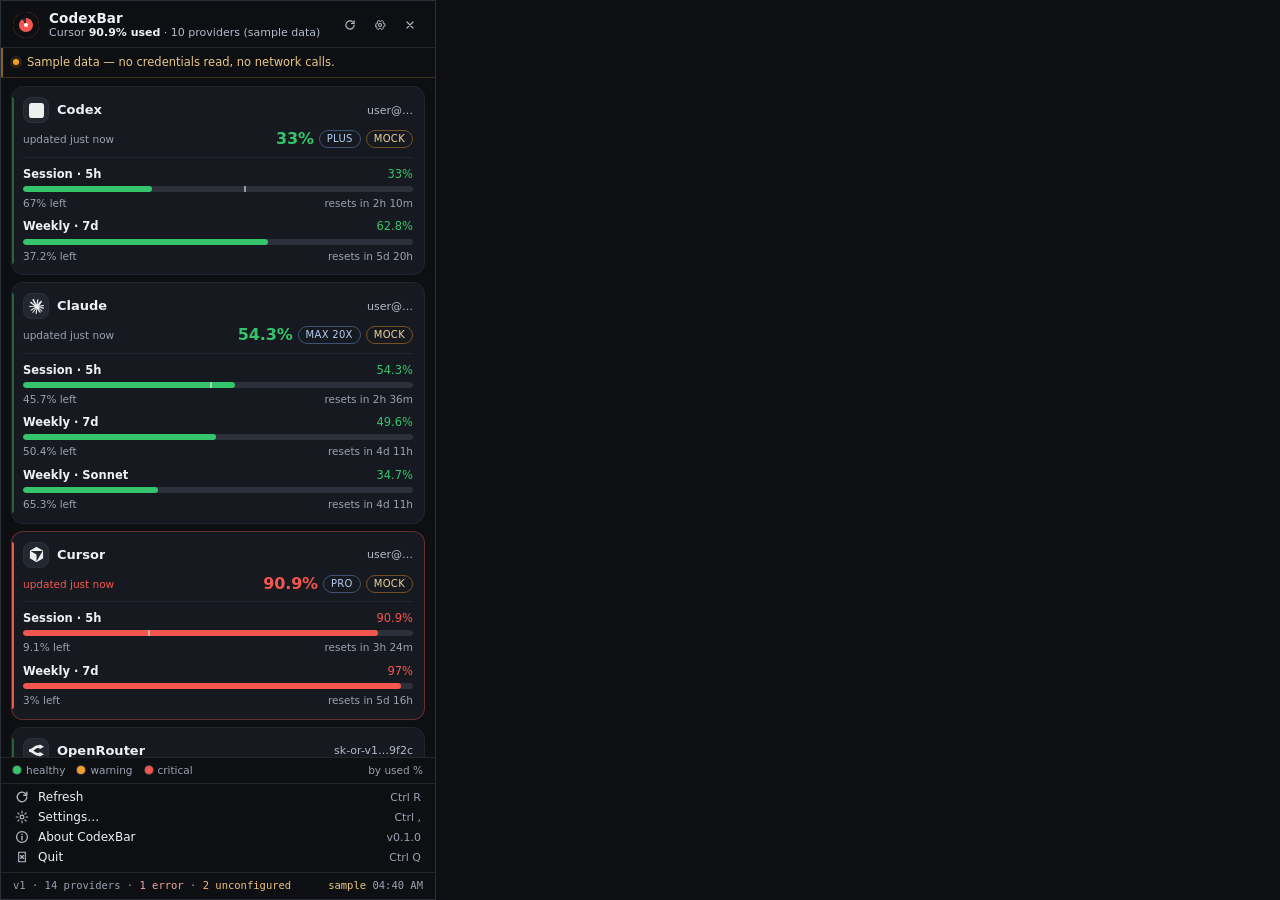
==== ui/index.html @ 94832ef2 "CodexBar for Windows: tray app for AI provider usage limits (Rust + Tauri port of CodexBar)" ====
<!DOCTYPE html>
<html lang="en" data-theme="dark">
<head>
  <meta charset="utf-8" />
  <meta name="viewport" content="width=device-width, initial-scale=1" />
  <title>CodexBar</title>
  <link rel="stylesheet" href="styles.css" />
</head>
<body class="popover-page">
  <div class="popover" id="popover">
    <header class="titlebar" data-tauri-drag-region>
      <div class="brand" data-tauri-drag-region>
        <span class="brand-mark" id="brandMark" aria-hidden="true"></span>
        <div class="brand-text" data-tauri-drag-region>
          <strong>CodexBar</strong>
          <span class="brand-sub" id="brandSub">loading…</span>
        </div>
      </div>
      <div class="titlebar-actions">
        <button class="icon-btn" id="btnRefresh" title="Refresh now (R)" aria-label="Refresh now">
          <svg viewBox="0 0 16 16" width="14" height="14" aria-hidden="true">
            <path d="M13.5 8a5.5 5.5 0 1 1-1.6-3.9M13.5 2.5V6H10"
                  fill="none" stroke="currentColor" stroke-width="1.5"
                  stroke-linecap="round" stroke-linejoin="round"/>
          </svg>
        </button>
        <button class="icon-btn" id="btnSettings" title="Settings… (S)" aria-label="Settings">
          <svg viewBox="0 0 16 16" width="14" height="14" aria-hidden="true">
            <path d="M8 10a2 2 0 1 0 0-4 2 2 0 0 0 0 4Z" fill="none" stroke="currentColor" stroke-width="1.5"/>
            <path d="M2.6 9.8a5.6 5.6 0 0 1 0-3.6l1.5.3.9-1.5-1-1.2a5.6 5.6 0 0 1 3.1-1.8l.6 1.4h1.6l.6-1.4a5.6 5.6 0 0 1 3.1 1.8l-1 1.2.9 1.5 1.5-.3a5.6 5.6 0 0 1 0 3.6l-1.5-.3-.9 1.5 1 1.2a5.6 5.6 0 0 1-3.1 1.8l-.6-1.4H6.7l-.6 1.4a5.6 5.6 0 0 1-3.1-1.8l1-1.2-.9-1.5-1.5.3Z"
                  fill="none" stroke="currentColor" stroke-width="1.2" stroke-linejoin="round"/>
          </svg>
        </button>
        <button class="icon-btn" id="btnClose" title="Close (Esc)" aria-label="Close">
          <svg viewBox="0 0 16 16" width="14" height="14" aria-hidden="true">
            <path d="M4 4l8 8M12 4l-8 8" fill="none" stroke="currentColor"
                  stroke-width="1.5" stroke-linecap="round"/>
          </svg>
        </button>
      </div>
    </header>

    <div class="mode-banner" id="modeBanner" role="status">
      <span class="dot" aria-hidden="true"></span>
      <span id="modeText">Sample data — no credentials read, no network calls.</span>
    </div>

    <main class="cards" id="cards" aria-live="polite">
      <p class="placeholder">Loading providers…</p>
    </main>

    <div class="cards-foot" id="cardsFoot">
      <span class="legend" id="legend"></span>
    </div>

    <nav class="footer-actions" aria-label="CodexBar commands">
      <button class="cmd" id="cmdRefresh" type="button">
        <span class="cmd-icon" aria-hidden="true">
          <svg viewBox="0 0 16 16" width="14" height="14">
            <path d="M13.5 8a5.5 5.5 0 1 1-1.6-3.9M13.5 2.5V6H10" fill="none"
                  stroke="currentColor" stroke-width="1.5" stroke-linecap="round" stroke-linejoin="round"/>
          </svg>
        </span>
        <span class="cmd-label">Refresh</span>
        <span class="cmd-key">Ctrl R</span>
      </button>
      <button class="cmd" id="cmdSettings" type="button">
        <span class="cmd-icon" aria-hidden="true">
          <svg viewBox="0 0 16 16" width="14" height="14">
            <circle cx="8" cy="8" r="2.1" fill="none" stroke="currentColor" stroke-width="1.4"/>
            <path d="M8 1.4v2M8 12.6v2M1.4 8h2M12.6 8h2M3.3 3.3l1.4 1.4M11.3 11.3l1.4 1.4M12.7 3.3l-1.4 1.4M4.7 11.3l-1.4 1.4"
                  fill="none" stroke="currentColor" stroke-width="1.3" stroke-linecap="round"/>
          </svg>
        </span>
        <span class="cmd-label">Settings…</span>
        <span class="cmd-key">Ctrl ,</span>
      </button>
      <button class="cmd" id="cmdAbout" type="button">
        <span class="cmd-icon" aria-hidden="true">
          <svg viewBox="0 0 16 16" width="14" height="14">
            <circle cx="8" cy="8" r="6.2" fill="none" stroke="currentColor" stroke-width="1.4"/>
            <path d="M8 7.2v4" fill="none" stroke="currentColor" stroke-width="1.5" stroke-linecap="round"/>
            <circle cx="8" cy="4.9" r="0.9" fill="currentColor"/>
          </svg>
        </span>
        <span class="cmd-label">About CodexBar</span>
        <span class="cmd-key" id="aboutVersion">v0.1.0</span>
      </button>
      <button class="cmd" id="cmdQuit" type="button">
        <span class="cmd-icon" aria-hidden="true">
          <svg viewBox="0 0 16 16" width="14" height="14">
            <path d="M4.2 2.6h7.6v10.8H4.2z" fill="none" stroke="currentColor" stroke-width="1.3" stroke-linejoin="round"/>
            <path d="M6.3 6.3l3.4 3.4M9.7 6.3l-3.4 3.4" fill="none" stroke="currentColor" stroke-width="1.3" stroke-linecap="round"/>
          </svg>
        </span>
        <span class="cmd-label">Quit</span>
        <span class="cmd-key">Ctrl Q</span>
      </button>
    </nav>

    <footer class="statusbar">
      <span id="footLeft">schema v1</span>
      <span id="footRight">—</span>
    </footer>
  </div>

  <div class="toast" id="toast" role="status" hidden></div>

  <script src="mock.js"></script>
  <script src="format.js"></script>
  <script src="render.js"></script>
  <script src="app.js"></script>
</body>
</html>
---- ui/styles.css ----
/* CodexBar for Windows — shared styling for the popover + settings window.
 *
 * Visual language follows the macOS app (repo/docs/ui.md + docs/screenshots):
 * one card per provider, a bold lane label, a severity-coloured bar, a used/left
 * pair and a reset countdown, plus a native-looking command list at the foot.
 *
 * Contrast rule for this file: secondary text never goes below ~4.6:1 against
 * the surface it sits on, and is never "fixed" with an opaque plate behind it —
 * hierarchy comes from size, weight and hue, not from black boxes.
 */

:root {
  /* surfaces */
  --bg: #0d0f13;
  --surface: #16191f;
  --surface-2: #1b1f27;
  --surface-3: #23272f;
  --surface-4: #2b303a;
  --border: #2a303a;
  --border-soft: #21252d;

  /* text — three deliberate steps, each ≥ 4.5:1 on its own surface.
     Ratios below are measured against --surface (#16191f); the secondary
     steps were raised after a review found the small uppercase pills and the
     header/legend labels sitting below the 4.5:1 floor. Hierarchy still comes
     from size + weight + hue, never from an opaque plate. */
  --text: #eef1f6;      /* 15.8:1 primary                       */
  --muted: #b4bcc9;     /*  9.2:1 labels, account, badge copy    */
  --dim: #99a2b1;       /*  6.8:1 countdowns, footers, hints     */

  /* accents */
  --accent: #6ea8fe;
  --accent-dim: #3d5b8a;
  --healthy: #35c46b;
  --warning: #f0a02a;
  --critical: #f2564f;
  --healthy-soft: rgba(53, 196, 107, 0.16);
  --warning-soft: rgba(240, 160, 42, 0.16);
  --critical-soft: rgba(242, 86, 79, 0.16);

  --radius-card: 12px;
  --radius-ctl: 8px;
  --font: ui-sans-serif, system-ui, "Segoe UI Variable Text", "Segoe UI", Roboto, Helvetica, Arial, sans-serif;
  --mono: ui-monospace, "Cascadia Mono", Consolas, "SF Mono", Menlo, monospace;
}

* { box-sizing: border-box; }

html, body {
  margin: 0;
  height: 100%;
  background: var(--bg);
  color: var(--text);
  font-family: var(--font);
  font-size: 13px;
  line-height: 1.4;
  -webkit-font-smoothing: antialiased;
}

body.popover-page { overflow: hidden; }

button { font-family: inherit; color: inherit; }

:focus-visible { outline: 2px solid var(--accent); outline-offset: 1px; }

/* =====================================================================
   POPOVER
   ===================================================================== */

.popover {
  display: flex;
  flex-direction: column;
  height: 100vh;
  /* The tray flyout is a fixed-width surface: 436x729 per CONTRACT/tauri.conf.
     Pinning the max-width (instead of leaning on 100vw) also makes the Edge
     headless evidence renders byte-accurate, because that Edge build always
     lays out at a 492 px minimum viewport and crops the capture to
     --window-size — a 100vw popover would lose its right 56 px. */
  width: 100%;
  max-width: 436px;
  border: 1px solid var(--border);
  background: var(--bg);
}

/* ---------- title bar ---------- */

.titlebar {
  display: flex;
  align-items: center;
  justify-content: space-between;
  gap: 8px;
  padding: 10px 12px 8px;
  border-bottom: 1px solid var(--border-soft);
  cursor: default;
  user-select: none;
  flex: 0 0 auto;
}

.brand { display: flex; align-items: center; gap: 10px; min-width: 0; }

.brand-mark {
  width: 26px;
  height: 26px;
  border-radius: 50%;
  background: conic-gradient(var(--healthy) 0turn 0.42turn, var(--surface-4) 0.42turn 1turn);
  box-shadow: inset 0 0 0 6px var(--bg);
  position: relative;
  flex: 0 0 auto;
}

.brand-mark::after {
  content: "";
  position: absolute;
  inset: 11px;
  border-radius: 50%;
  background: #fff;
}

.brand-text { display: flex; flex-direction: column; line-height: 1.15; min-width: 0; }
.brand-text strong { font-size: 13.5px; letter-spacing: 0.01em; }
.brand-sub {
  font-size: 11px;
  color: var(--muted);
  white-space: nowrap;
  overflow: hidden;
  text-overflow: ellipsis;
}
.brand-sub b { color: var(--text); font-weight: 600; }

.titlebar-actions { display: flex; gap: 4px; flex: 0 0 auto; }

.icon-btn {
  display: inline-flex;
  align-items: center;
  justify-content: center;
  width: 26px;
  height: 26px;
  border: 1px solid transparent;
  border-radius: 7px;
  background: transparent;
  color: var(--muted);
  cursor: pointer;
  transition: background 120ms ease, color 120ms ease, border-color 120ms ease;
}
.icon-btn:hover { background: var(--surface-2); color: var(--text); border-color: var(--border); }
.icon-btn:active { background: var(--surface-3); }
.icon-btn.spinning svg { animation: spin 700ms linear infinite; }

@keyframes spin { to { transform: rotate(360deg); } }

/* ---------- sample-data banner (no plate: a dot, a rule and brighter amber) */

.mode-banner {
  display: flex;
  align-items: center;
  gap: 8px;
  padding: 6px 12px 7px;
  font-size: 11.5px;
  color: #e8c986;
  border-bottom: 1px solid rgba(240, 160, 42, 0.22);
  box-shadow: inset 3px 0 0 -1px rgba(240, 160, 42, 0.55);
  flex: 0 0 auto;
}
.mode-banner[hidden] { display: none; }
.mode-banner .dot {
  width: 6px; height: 6px; border-radius: 50%;
  background: var(--warning);
  box-shadow: 0 0 0 3px rgba(240, 160, 42, 0.14);
  flex: 0 0 auto;
}
.mode-banner #modeText { overflow: hidden; text-overflow: ellipsis; white-space: nowrap; }
.mode-banner.is-live { color: var(--healthy); border-bottom-color: rgba(53, 196, 107, 0.22); }
.mode-banner.is-live .dot { background: var(--healthy); box-shadow: 0 0 0 3px var(--healthy-soft); }

/* ---------- cards ---------- */

.cards {
  flex: 1 1 auto;
  overflow-y: auto;
  padding: 8px 10px 4px;
  display: flex;
  flex-direction: column;
  gap: 7px;
  scrollbar-width: thin;
  scrollbar-color: #333a45 transparent;
}
.cards::-webkit-scrollbar { width: 10px; }
.cards::-webkit-scrollbar-thumb {
  background: #333a45; border-radius: 999px; border: 3px solid var(--bg);
}
.cards::-webkit-scrollbar-thumb:hover { background: #3d4552; }

.placeholder { color: var(--dim); text-align: center; margin-top: 24px; }

.card {
  background: var(--surface);
  border: 1px solid var(--border-soft);
  border-radius: var(--radius-card);
  padding: 10px 11px 11px;
  position: relative;
}

/* State is carried by a 2px left rail + border tint — never by a dark plate. */
.card::before {
  content: "";
  position: absolute;
  left: 0; top: 10px; bottom: 10px;
  width: 2px;
  border-radius: 0 2px 2px 0;
  background: transparent;
}
.card.state-healthy::before { background: rgba(53, 196, 107, 0.42); }
.card.state-warning,
.card.state-tokenExpired { border-color: rgba(240, 160, 42, 0.34); }
.card.state-warning::before,
.card.state-tokenExpired::before { background: var(--warning); }
.card.state-critical,
.card.state-error { border-color: rgba(242, 86, 79, 0.36); }
.card.state-critical::before,
.card.state-error::before { background: var(--critical); }
.card.state-stale,
.card.state-unconfigured,
.card.state-empty { border-color: var(--border); }
.card.state-stale::before,
.card.state-unconfigured::before,
.card.state-empty::before { background: var(--surface-4); }

.card-head { display: flex; align-items: center; gap: 8px; }

.card-name {
  font-size: 13px;
  font-weight: 600;
  flex: 0 1 auto;
  white-space: nowrap;
  overflow: hidden;
  text-overflow: ellipsis;
}

.card-account {
  margin-left: auto;
  min-width: 0;
  font-size: 11px;
  color: var(--muted);
  white-space: nowrap;
  overflow: hidden;
  text-overflow: ellipsis;
  text-align: right;
}

.logo-chip {
  width: 26px; height: 26px;
  border-radius: 8px;
  background: var(--surface-3);
  border: 1px solid var(--border);
  display: inline-flex; align-items: center; justify-content: center;
  flex: 0 0 auto;
  overflow: hidden;
  font-size: 12px;
  font-weight: 700;
  color: var(--muted);
}

/* Provider marks arrive from the macOS repo's docs/logos with mixed fills
   (copilot/cursor are near-black #1F2328, codex is pure white). Flattening them
   to a white silhouette is the only treatment that stays legible for all of them
   on a dark chip, and it mirrors CodexBar's own template-image convention. */
.logo-chip img {
  width: 15px; height: 15px;
  object-fit: contain; display: block;
  filter: brightness(0) invert(1);
  opacity: 0.92;
}

.card-meta {
  display: flex;
  align-items: center;
  gap: 8px;
  margin-top: 5px;
  padding-bottom: 6px;
  border-bottom: 1px solid var(--border-soft);
}
.card-updated {
  font-size: 10.5px;
  color: var(--dim);
  white-space: nowrap;
  overflow: hidden;
  text-overflow: ellipsis;
}
.card-updated.is-warning { color: var(--warning); }
.card-updated.is-critical { color: var(--critical); }

/* The badges sit in the meta row, centred on its single text line. `center`
   (not `baseline`) is what makes the pill land at the same offset on every
   card, whatever else the card's meta row happens to contain. */
.card-badges {
  margin-left: auto;
  display: flex;
  align-items: center;
  gap: 5px;
  flex: 0 0 auto;
  min-height: 18px;
}

.badge {
  font-size: 10px;
  line-height: 1;
  letter-spacing: 0.03em;
  text-transform: uppercase;
  padding: 3px 7px;
  border-radius: 999px;
  border: 1px solid var(--border);
  background: var(--surface-2);
  color: var(--muted);
  white-space: nowrap;
}
.badge.source-mock { color: #ecd39b; border-color: rgba(240, 160, 42, 0.42); background: transparent; }
/* One hue per fetch path so the badge is readable at a glance without a plate:
   sample data is amber (the warning that nothing was fetched), everything the
   app really read stays in the cool half of the palette. Every hue is ≥10:1 on
   the card surface — the pills were the worst offender in the contrast pass. */
.badge.source-oauth { color: #9fcaff; border-color: rgba(110, 168, 254, 0.45); background: transparent; }
.badge.source-apikey { color: #b3cdf0; border-color: #3d5474; background: transparent; }
.badge.source-web { color: #9ed7ca; border-color: rgba(72, 178, 152, 0.42); background: transparent; }
.badge.source-cli { color: #cebff0; border-color: rgba(160, 130, 220, 0.42); background: transparent; }
.badge.source-unknown { color: var(--dim); border-color: var(--border-soft); background: transparent; }
.badge.plan { color: #b3cdf0; border-color: #3d5474; background: transparent; }

.headline {
  font-variant-numeric: tabular-nums;
  font-size: 16px;
  font-weight: 650;
  letter-spacing: -0.01em;
}
.headline.healthy { color: var(--healthy); }
.headline.warning { color: var(--warning); }
.headline.critical { color: var(--critical); }

/* ---------- quota rows ---------- */

.rows { margin-top: 8px; display: flex; flex-direction: column; gap: 8px; }

.row { display: flex; flex-direction: column; gap: 4px; }

.row-top {
  display: flex;
  align-items: baseline;
  justify-content: space-between;
  gap: 8px;
}
.row-label { font-size: 11.5px; font-weight: 600; color: var(--text); }
.row-value { font-size: 11.5px; font-variant-numeric: tabular-nums; color: var(--text); }
.row-value.healthy { color: var(--healthy); }
.row-value.warning { color: var(--warning); }
.row-value.critical { color: var(--critical); }
.row-value.unknown { color: var(--dim); font-style: italic; }

.bar {
  position: relative;
  height: 6px;
  border-radius: 999px;
  background: var(--surface-4);
  overflow: hidden;
}
.bar-fill {
  position: absolute; inset: 0 auto 0 0;
  border-radius: 999px;
  background: var(--healthy);
  transition: width 320ms ease;
}
.bar-fill.healthy { background: var(--healthy); }
.bar-fill.warning { background: var(--warning); }
.bar-fill.critical { background: var(--critical); }
.bar-pace {
  position: absolute; top: -1px; bottom: -1px;
  width: 2px;
  background: rgba(238, 241, 246, 0.55);
  border-radius: 1px;
}

.row-foot {
  display: flex;
  justify-content: space-between;
  gap: 8px;
  font-size: 10.5px;
  color: var(--dim);
  font-variant-numeric: tabular-nums;
}
.row-foot .reset { text-align: right; }
.row-foot .reset.soon { color: var(--warning); }
.row.is-unknown .row-foot { color: var(--dim); }

.balance {
  margin-top: 8px;
  display: flex; align-items: baseline; gap: 6px;
  font-size: 11.5px; color: var(--muted);
}
.balance strong { color: var(--text); font-size: 13px; font-variant-numeric: tabular-nums; }

/* ---------- degraded-state notes ----------
   A subtle wash + a severity-tinted glyph; no border of its own (the card
   already draws one, so a second box read as a double border) and no opaque
   plate. The glyph and the action are grid items, so the glyph sits on the
   first text line and the action is anchored top-right instead of being
   vertically centred against a wrapping paragraph. */

.card-note {
  margin-top: 9px;
  display: grid;
  grid-template-columns: auto minmax(0, 1fr) auto;
  align-items: start;
  column-gap: 8px;
  padding: 7px 9px;
  border-radius: 8px;
  font-size: 11.5px;
  line-height: 1.35;
  background: rgba(255, 255, 255, 0.035);
}
.card-note .note-icon {
  flex: 0 0 auto;
  width: 15px; height: 15px;
  margin-top: 0.5px;
  display: inline-flex; align-items: center; justify-content: center;
  border-radius: 50%;
  font-size: 9.5px;
  font-weight: 700;
  line-height: 1;
  border: 1px solid currentColor;
  opacity: 0.95;
}
.card-note .note-text { min-width: 0; grid-column: 2; }
.card-note.error { color: #f8c0bb; background: rgba(242, 86, 79, 0.08); }
.card-note.token { color: #f3cd93; background: rgba(240, 160, 42, 0.08); }
.card-note.setup { color: #d3c4a1; background: rgba(255, 255, 255, 0.04); }
.card-note.stale,
.card-note.empty { color: var(--dim); }

.card-note .action {
  grid-column: 3;
  align-self: start;
  margin-left: 6px;
  flex: 0 0 auto;
  background: transparent;
  border: 1px solid currentColor;
  border-radius: 6px;
  padding: 2px 7px;
  font-size: 10.5px;
  line-height: 1.35;
  color: var(--accent);
  cursor: pointer;
}
.card-note .action:hover { background: rgba(110, 168, 254, 0.12); }

/* ---------- legend ---------- */

.cards-foot {
  flex: 0 0 auto;
  padding: 5px 12px 6px;
  border-top: 1px solid var(--border-soft);
}
.legend { display: flex; align-items: center; gap: 12px; font-size: 10.5px; color: var(--dim); }
.legend-item { display: inline-flex; align-items: center; gap: 5px; }
.legend-dot {
  width: 8px; height: 8px; border-radius: 50%;
  /* A faint ring lifts the dot off the surface without a plate. */
  box-shadow: 0 0 0 1px rgba(255, 255, 255, 0.18);
}
.legend-dot.healthy { background: var(--healthy); }
.legend-dot.warning { background: var(--warning); }
.legend-dot.critical { background: var(--critical); }
.legend-note { margin-left: auto; color: var(--dim); }

/* ---------- command list (macOS footer rows) ---------- */

.footer-actions {
  flex: 0 0 auto;
  display: flex;
  flex-direction: column;
  padding: 3px 6px 5px;
  border-top: 1px solid var(--border-soft);
}
.cmd {
  display: flex;
  align-items: center;
  gap: 9px;
  width: 100%;
  padding: 3px 8px;
  border: 0;
  border-radius: 7px;
  background: transparent;
  font-size: 12px;
  text-align: left;
  cursor: pointer;
  color: var(--text);
}
.cmd:hover { background: var(--surface-2); }
.cmd:active { background: var(--surface-3); }
.cmd-icon { display: inline-flex; color: var(--muted); flex: 0 0 auto; }
.cmd-label { flex: 1 1 auto; }
.cmd-key { font-size: 11px; color: var(--dim); font-variant-numeric: tabular-nums; }
.cmd.danger:hover { background: rgba(242, 86, 79, 0.12); color: #f8bdb9; }
.cmd.danger:hover .cmd-icon { color: #f8bdb9; }

/* ---------- status bar ---------- */

.statusbar {
  flex: 0 0 auto;
  display: flex;
  align-items: center;
  justify-content: space-between;
  gap: 8px;
  padding: 5px 12px 6px;
  border-top: 1px solid var(--border-soft);
  font-size: 10.5px;
  color: var(--dim);
  font-family: var(--mono);
  white-space: nowrap;
  overflow: hidden;
}
.statusbar span { overflow: hidden; text-overflow: ellipsis; }
.statusbar .flag-err { color: #f4a6a1; }
.statusbar .flag-unset { color: #efc07a; }
.statusbar .live { color: var(--healthy); }
.statusbar .mock { color: #e8c986; }

/* ---------- toast ---------- */

.toast {
  position: fixed;
  left: 50%;
  bottom: 14px;
  transform: translateX(-50%);
  background: var(--surface-3);
  border: 1px solid var(--border);
  color: var(--text);
  font-size: 11.5px;
  padding: 6px 12px;
  border-radius: 999px;
  box-shadow: 0 6px 20px rgba(0, 0, 0, 0.45);
}
.toast[hidden] { display: none; }

/* =====================================================================
   SETTINGS WINDOW
   ===================================================================== */

body.settings-page { overflow: hidden; font-size: 13px; }

.settings {
  display: flex;
  height: 100vh;
  background: var(--bg);
}

.settings-sidebar {
  flex: 0 0 208px;
  display: flex;
  flex-direction: column;
  gap: 2px;
  padding: 12px 8px;
  background: var(--surface-2);
  border-right: 1px solid var(--border-soft);
  overflow-y: auto;
}
.settings-title {
  font-size: 12px;
  font-weight: 650;
  color: var(--text);
  padding: 2px 8px 10px;
  letter-spacing: 0.01em;
}
.settings-title .sub { display: block; font-weight: 400; color: var(--dim); font-size: 10.5px; }
.settings-section-label {
  font-size: 10px;
  text-transform: uppercase;
  letter-spacing: 0.07em;
  color: var(--dim);
  padding: 12px 8px 5px;
}
.nav-item {
  display: flex;
  align-items: center;
  gap: 8px;
  width: 100%;
  padding: 6px 8px;
  border: 0;
  border-radius: 7px;
  background: transparent;
  font-size: 12.5px;
  text-align: left;
  cursor: pointer;
}
.nav-item:hover { background: var(--surface-3); }
.nav-item[aria-current="true"] { background: var(--accent-dim); color: #eaf1ff; }
.nav-item .nav-icon { color: var(--muted); display: inline-flex; flex: 0 0 auto; }
.nav-item[aria-current="true"] .nav-icon { color: #eaf1ff; }
.nav-count { margin-left: auto; font-size: 10.5px; color: var(--dim); }

.settings-content {
  flex: 1 1 auto;
  overflow-y: auto;
  padding: 18px 22px 28px;
  scrollbar-width: thin;
  scrollbar-color: #333a45 transparent;
}
.settings-content::-webkit-scrollbar { width: 10px; }
.settings-content::-webkit-scrollbar-thumb {
  background: #333a45; border-radius: 999px; border: 3px solid var(--bg);
}

.pane { display: none; }
.pane.active { display: block; }

.pane h2 {
  margin: 0 0 2px;
  font-size: 17px;
  font-weight: 650;
}
.pane .pane-sub { margin: 0 0 16px; color: var(--dim); font-size: 12px; }

.group { margin-bottom: 22px; }
.group > h3 {
  margin: 0 0 8px;
  font-size: 12px;
  font-weight: 650;
  color: var(--muted);
  text-transform: none;
}

.setting-card {
  background: var(--surface);
  border: 1px solid var(--border-soft);
  border-radius: 10px;
  overflow: hidden;
}
.setting-row {
  display: flex;
  align-items: center;
  gap: 14px;
  padding: 11px 14px;
  border-top: 1px solid var(--border-soft);
}
.setting-row:first-child { border-top: 0; }
.setting-row .text { min-width: 0; flex: 1 1 auto; }
.setting-row .label { font-size: 13px; color: var(--text); }
.setting-row .desc { font-size: 11.5px; color: var(--dim); margin-top: 2px; }
.setting-row .control { flex: 0 0 auto; display: flex; align-items: center; gap: 8px; }

/* toggle */
.switch {
  position: relative;
  width: 38px;
  height: 22px;
  border-radius: 999px;
  border: 1px solid var(--border);
  background: var(--surface-3);
  cursor: pointer;
  transition: background 140ms ease, border-color 140ms ease;
  flex: 0 0 auto;
}
.switch::after {
  content: "";
  position: absolute;
  top: 2px; left: 2px;
  width: 16px; height: 16px;
  border-radius: 50%;
  background: #f2f5f9;
  transition: transform 140ms ease;
}
.switch[aria-checked="true"] { background: var(--accent); border-color: var(--accent); }
.switch[aria-checked="true"]::after { transform: translateX(16px); }

/* select */
.select {
  appearance: none;
  background: var(--surface-2);
  color: var(--text);
  border: 1px solid var(--border);
  border-radius: var(--radius-ctl);
  padding: 5px 26px 5px 9px;
  font-size: 12px;
  font-family: inherit;
  cursor: pointer;
  background-image: linear-gradient(45deg, transparent 50%, var(--muted) 50%),
                    linear-gradient(135deg, var(--muted) 50%, transparent 50%);
  background-position: right 13px center, right 8px center;
  background-size: 5px 5px, 5px 5px;
  background-repeat: no-repeat;
}
.select:hover { border-color: var(--surface-4); }

/* buttons */
.btn {
  border: 1px solid var(--border);
  background: var(--surface-2);
  color: var(--text);
  border-radius: var(--radius-ctl);
  padding: 5px 11px;
  font-size: 12px;
  cursor: pointer;
}
.btn:hover { background: var(--surface-3); }
.btn.primary { background: var(--accent); border-color: var(--accent); color: #08111f; font-weight: 600; }
.btn.primary:hover { background: #82b6ff; }
.btn.danger { color: #f4a6a1; border-color: rgba(242, 86, 79, 0.34); }
.btn.danger:hover { background: rgba(242, 86, 79, 0.14); }
.btn.ghost { background: transparent; }
.btn:disabled { opacity: 0.45; cursor: not-allowed; }

/* provider list */
.provider-list { display: flex; flex-direction: column; }
.provider-row {
  display: flex;
  align-items: center;
  gap: 11px;
  padding: 9px 13px;
  border-top: 1px solid var(--border-soft);
}
.provider-row:first-child { border-top: 0; }
.provider-row.is-off .provider-name,
.provider-row.is-off .provider-sub { color: var(--dim); }
.provider-row.is-off .provider-logo { opacity: 0.45; }
.provider-logo {
  width: 26px; height: 26px;
  border-radius: 8px;
  background: var(--surface-3);
  border: 1px solid var(--border);
  display: inline-flex; align-items: center; justify-content: center;
  flex: 0 0 auto;
  overflow: hidden;
  font-size: 12px;
  font-weight: 700;
  color: var(--muted);
}
.provider-logo img {
  width: 15px; height: 15px; object-fit: contain; display: block;
  filter: brightness(0) invert(1); opacity: 0.92;
}
.provider-text { min-width: 0; flex: 1 1 auto; }
.provider-name { font-size: 13px; }
.provider-sub { font-size: 11px; color: var(--dim); margin-top: 1px; display: flex; align-items: baseline; gap: 7px; min-width: 0; }
/* The live error prose can be a whole sentence; it is ellipsised on one line
   (the full text is the element's title) so the 14 rows stay scannable and the
   live/sample pill is never pushed off the row. */
.provider-sub .provider-hint { min-width: 0; overflow: hidden; text-overflow: ellipsis; white-space: nowrap; }
.provider-sub .status-ok { color: var(--healthy); }
.provider-sub .status-warn { color: var(--warning); }
.provider-sub .status-err { color: var(--critical); }
/* Where the row's state came from. A live row is read from the running
   backend; a sample row is the bundled fixture — the same live/sample
   distinction the popover draws, so the two windows can never disagree. */
.provider-sub .provider-mode {
  flex: 0 0 auto;
  margin-left: auto;
  font-size: 9.5px;
  line-height: 1;
  letter-spacing: 0.04em;
  text-transform: uppercase;
  padding: 2px 5px;
  border-radius: 999px;
  border: 1px solid currentColor;
  vertical-align: 1px;
}
.provider-sub .provider-mode.live { color: #7fd8a0; }
.provider-sub .provider-mode.sample { color: #ecd39b; }
.provider-order { display: flex; gap: 3px; }
.provider-order button {
  width: 24px; height: 24px;
  border: 1px solid var(--border);
  background: transparent;
  border-radius: 6px;
  color: var(--muted);
  cursor: pointer;
  font-size: 11px;
  line-height: 1;
}
.provider-order button:hover:not(:disabled) { background: var(--surface-3); color: var(--text); }
.provider-order button:disabled { opacity: 0.3; cursor: default; }

.settings-foot {
  display: flex;
  align-items: center;
  gap: 10px;
  margin-top: 6px;
  font-size: 11px;
  color: var(--dim);
}
.settings-foot .spacer { flex: 1 1 auto; }

.hint {
  margin: 8px 2px 0;
  font-size: 11.5px;
  color: var(--dim);
}
.hint code {
  font-family: var(--mono);
  font-size: 11px;
  color: var(--muted);
}

/* =====================================================================
   STATES GALLERY (evidence page)
   ===================================================================== */

body.states-page { overflow: auto; }
.states-wrap {
  width: 436px;
  min-height: 100vh;
  margin: 0;
  display: flex;
  flex-direction: column;
  background: var(--bg);
  border-left: 1px solid var(--border);
  border-right: 1px solid var(--border);
}

/* search-style input reusing the .select shape (no chevrons) */
input.select {
  background-image: none;
  padding-right: 10px;
  cursor: text;
}
input.select::-webkit-search-cancel-button { filter: invert(0.7); }

/* ---------- states gallery ---------- */

.gallery-caption {
  margin: 14px 2px 6px;
  font-family: var(--mono);
  font-size: 10.5px;
  letter-spacing: 0.03em;
  color: var(--dim);
  text-transform: none;
}
.gallery-caption[data-state="critical"],
.gallery-caption[data-state="error"] { color: #f4a6a1; }
.gallery-caption[data-state="warning"],
.gallery-caption[data-state="tokenExpired"] { color: #efc07a; }
.gallery-caption[data-state="healthy"] { color: var(--healthy); }
.states-wrap .cards { padding-bottom: 20px; }
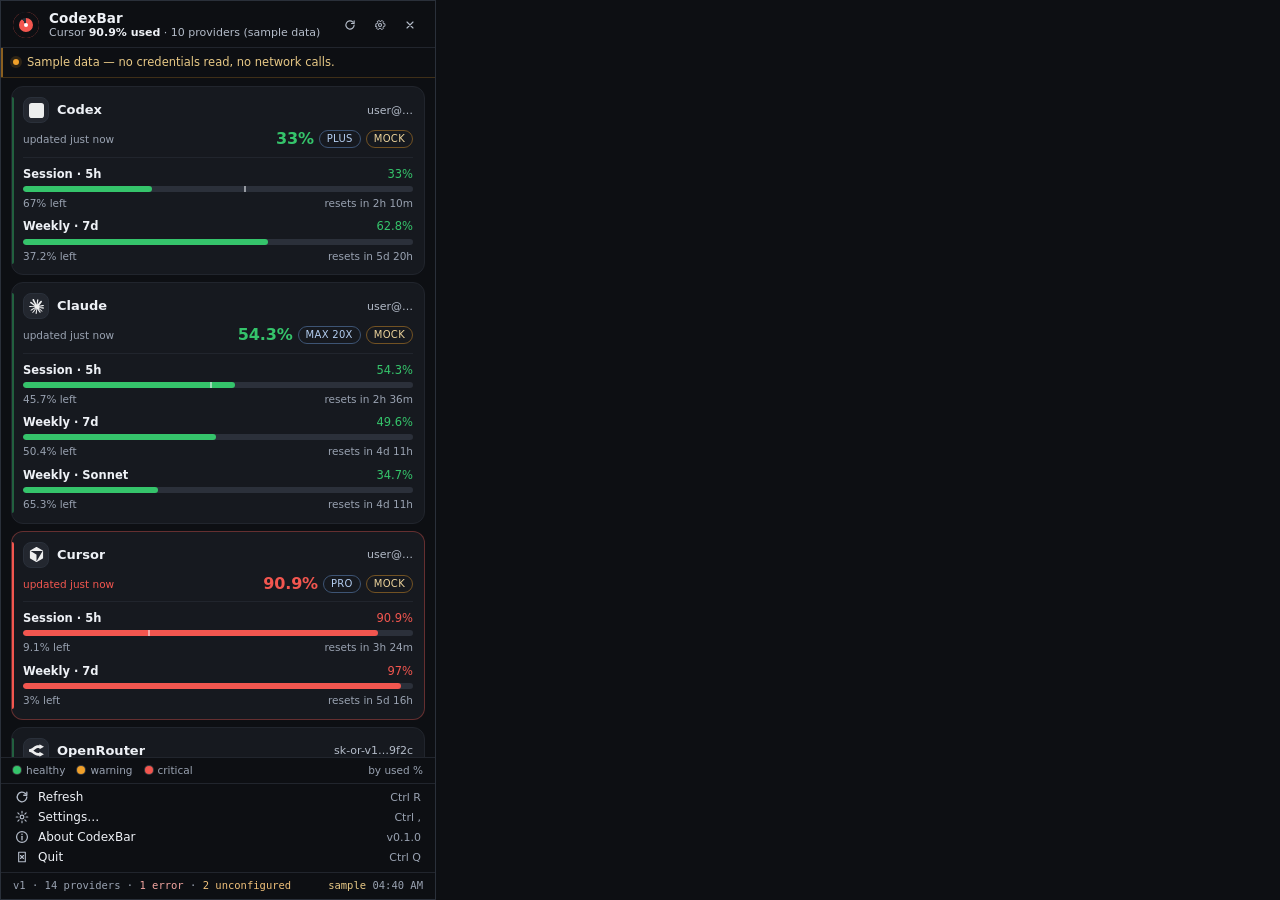
==== commit ea84a223: "fix(ui): use Windows shortcuts in the static renders and hero image The popover shortcut labels are " ====
--- a/ui/index.html
+++ b/ui/index.html
@@ -62,7 +62,7 @@
           </svg>
         </span>
         <span class="cmd-label">Refresh</span>
-        <span class="cmd-key">Ctrl R</span>
+        <span class="cmd-key" data-shortcut="R">Ctrl R</span>
       </button>
       <button class="cmd" id="cmdSettings" type="button">
         <span class="cmd-icon" aria-hidden="true">
@@ -73,7 +73,7 @@
           </svg>
         </span>
         <span class="cmd-label">Settings…</span>
-        <span class="cmd-key">Ctrl ,</span>
+        <span class="cmd-key" data-shortcut=",">Ctrl ,</span>
       </button>
       <button class="cmd" id="cmdAbout" type="button">
         <span class="cmd-icon" aria-hidden="true">
@@ -94,7 +94,7 @@
           </svg>
         </span>
         <span class="cmd-label">Quit</span>
-        <span class="cmd-key">Ctrl Q</span>
+        <span class="cmd-key" data-shortcut="Q">Ctrl Q</span>
       </button>
     </nav>
 
@@ -106,6 +106,7 @@
 
   <div class="toast" id="toast" role="status" hidden></div>
 
+  <script src="platform.js"></script>
   <script src="mock.js"></script>
   <script src="format.js"></script>
   <script src="render.js"></script>
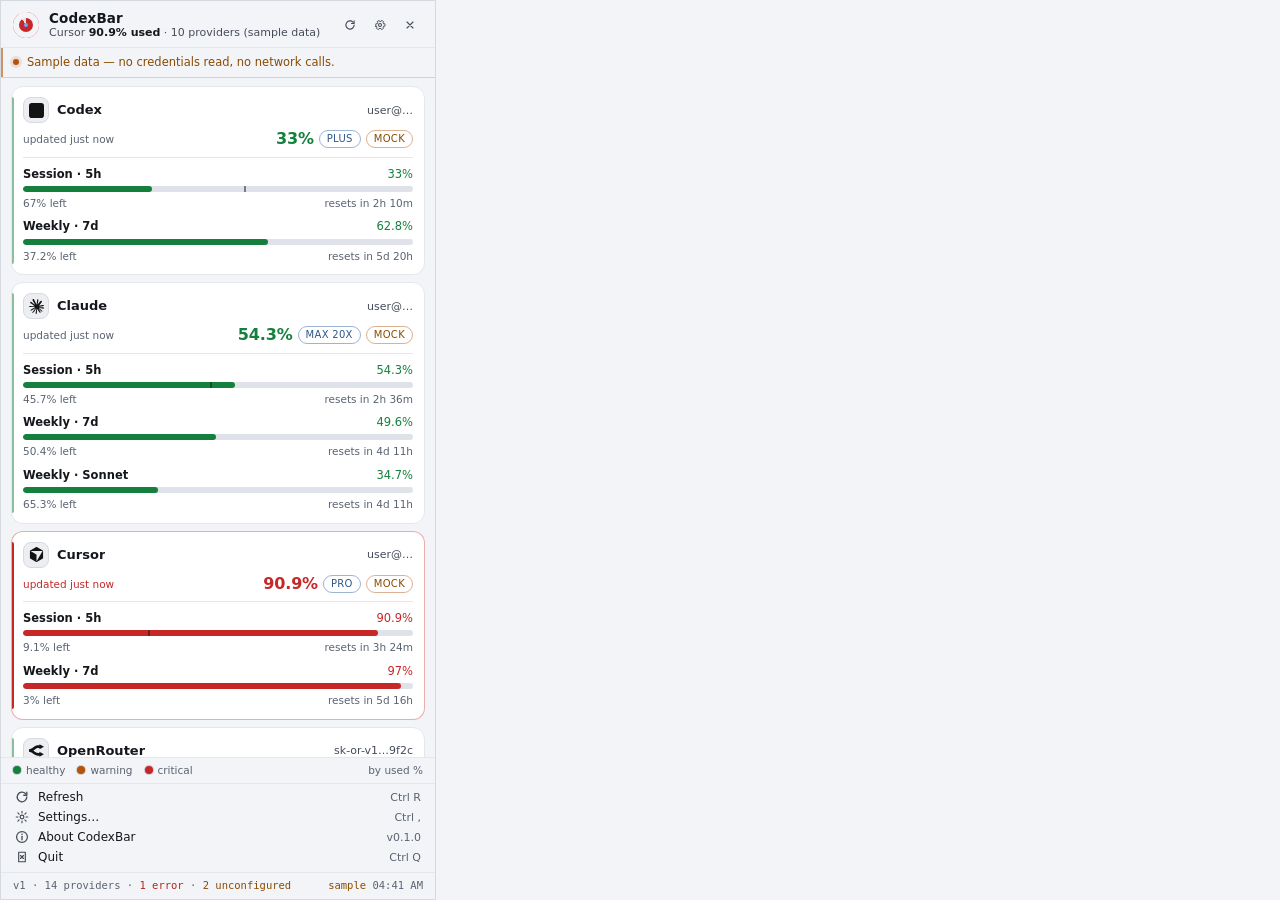
==== commit c4361379: "feat(ui): editable appearance with theme tokens, accent, scale, opacity and density Adds appearance." ====
--- a/ui/index.html
+++ b/ui/index.html
@@ -5,6 +5,8 @@
   <meta name="viewport" content="width=device-width, initial-scale=1" />
   <title>CodexBar</title>
   <link rel="stylesheet" href="styles.css" />
+  <!-- Blocking on purpose: paints the saved theme before the first frame. -->
+  <script src="theme.js"></script>
 </head>
 <body class="popover-page">
   <div class="popover" id="popover">
--- a/ui/styles.css
+++ b/ui/styles.css
@@ -9,7 +9,19 @@
  * hierarchy comes from size, weight and hue, not from black boxes.
  */
 
-:root {
+/* ---------------------------------------------------------------------
+   DESIGN TOKENS — the only place in this file where literal colours live.
+   Two palettes keyed on <html data-theme>, which ui/theme.js sets before the
+   first paint (system → prefers-color-scheme). Accent-derived tokens
+   (--accent, --accent-hover, --accent-dim, --accent-soft, --accent-text,
+   --on-accent*) and --ui-scale / --density-gap / --*-opacity are written
+   inline by theme.js from %APPDATA%\CodexBar\appearance.json; the values
+   below are only the no-JS fallback.
+   --------------------------------------------------------------------- */
+:root,
+:root[data-theme="dark"] {
+  color-scheme: dark;
+
   /* surfaces */
   --bg: #0d0f13;
   --surface: #16191f;
@@ -18,6 +30,8 @@
   --surface-4: #2b303a;
   --border: #2a303a;
   --border-soft: #21252d;
+  --scrollbar: #333a45;
+  --scrollbar-hover: #3d4552;
 
   /* text — three deliberate steps, each ≥ 4.5:1 on its own surface.
      Ratios below are measured against --surface (#16191f); the secondary
@@ -28,20 +42,144 @@
   --muted: #b4bcc9;     /*  9.2:1 labels, account, badge copy    */
   --dim: #99a2b1;       /*  6.8:1 countdowns, footers, hints     */
 
-  /* accents */
+  /* accent (fallback; theme.js overrides with the user's accent) */
   --accent: #6ea8fe;
+  --accent-hover: #82b6ff;
   --accent-dim: #3d5b8a;
+  --accent-soft: rgba(110, 168, 254, 0.12);
+  --accent-text: #6ea8fe;
+  --on-accent: #000000;
+  --on-accent-hover: #000000;
+  --on-accent-dim: #ffffff;
+
+  /* severity */
   --healthy: #35c46b;
   --warning: #f0a02a;
   --critical: #f2564f;
   --healthy-soft: rgba(53, 196, 107, 0.16);
   --warning-soft: rgba(240, 160, 42, 0.16);
   --critical-soft: rgba(242, 86, 79, 0.16);
+  --healthy-line: rgba(53, 196, 107, 0.22);
+  --healthy-rail: rgba(53, 196, 107, 0.42);
+  --warning-line: rgba(240, 160, 42, 0.22);
+  --warning-rail: rgba(240, 160, 42, 0.55);
+  --warning-border: rgba(240, 160, 42, 0.34);
+  --warning-badge-border: rgba(240, 160, 42, 0.42);
+  --warning-wash: rgba(240, 160, 42, 0.08);
+  --critical-border: rgba(242, 86, 79, 0.36);
+  --critical-wash: rgba(242, 86, 79, 0.08);
+  --critical-hover: rgba(242, 86, 79, 0.12);
+
+  /* semantic text hues (all ≥ 10:1 on --surface in dark) */
+  --banner-text: #e8c986;
+  --badge-mock: #ecd39b;
+  --badge-oauth: #9fcaff;
+  --badge-oauth-border: rgba(110, 168, 254, 0.45);
+  --badge-apikey: #b3cdf0;
+  --badge-apikey-border: #3d5474;
+  --badge-web: #9ed7ca;
+  --badge-web-border: rgba(72, 178, 152, 0.42);
+  --badge-cli: #cebff0;
+  --badge-cli-border: rgba(160, 130, 220, 0.42);
+  --note-error: #f8c0bb;
+  --note-token: #f3cd93;
+  --note-setup: #d3c4a1;
+  --danger-text: #f8bdb9;
+  --flag-err: #f4a6a1;
+  --flag-unset: #efc07a;
+  --live-text: #7fd8a0;
+
+  /* misc */
+  --pace: rgba(238, 241, 246, 0.55);
+  --note-bg: rgba(255, 255, 255, 0.035);
+  --ring-soft: rgba(255, 255, 255, 0.18);
+  --shadow: rgba(0, 0, 0, 0.45);
+  --switch-knob: #f2f5f9;
+  --logo-filter: brightness(0) invert(1);
+  --cancel-filter: invert(0.7);
+
+  /* appearance knobs (theme.js) */
+  --ui-scale: 1;
+  --density-gap: 1;
+  --popover-opacity: 1;
+  --widget-opacity: 1;
 
   --radius-card: 12px;
   --radius-ctl: 8px;
   --font: ui-sans-serif, system-ui, "Segoe UI Variable Text", "Segoe UI", Roboto, Helvetica, Arial, sans-serif;
   --mono: ui-monospace, "Cascadia Mono", Consolas, "SF Mono", Menlo, monospace;
+}
+
+:root[data-theme="light"] {
+  /* Light palette. Text ratios measured on --surface (#ffffff):
+     --text 18.0:1, --muted 8.7:1, --dim 6.1:1; every semantic hue ≥ 5.0:1. */
+  color-scheme: light;
+
+  --bg: #f3f4f7;
+  --surface: #ffffff;
+  --surface-2: #f5f6f8;
+  --surface-3: #eceef2;
+  --surface-4: #dfe2e8;
+  --border: #d5d9e0;
+  --border-soft: #e4e7ec;
+  --scrollbar: #c3c8d1;
+  --scrollbar-hover: #aab1bc;
+
+  --text: #14171c;
+  --muted: #444c59;
+  --dim: #5a6372;
+
+  --accent: #2f6fdb;
+  --accent-hover: #285fbc;
+  --accent-dim: #d5e2f8;
+  --accent-soft: rgba(47, 111, 219, 0.12);
+  --accent-text: #2f6fdb;
+  --on-accent: #ffffff;
+  --on-accent-hover: #ffffff;
+  --on-accent-dim: #000000;
+
+  --healthy: #15803d;
+  --warning: #b45309;
+  --critical: #c62828;
+  --healthy-soft: rgba(21, 128, 61, 0.14);
+  --warning-soft: rgba(180, 83, 9, 0.14);
+  --critical-soft: rgba(198, 40, 40, 0.12);
+  --healthy-line: rgba(21, 128, 61, 0.24);
+  --healthy-rail: rgba(21, 128, 61, 0.5);
+  --warning-line: rgba(180, 83, 9, 0.24);
+  --warning-rail: rgba(180, 83, 9, 0.6);
+  --warning-border: rgba(180, 83, 9, 0.38);
+  --warning-badge-border: rgba(180, 83, 9, 0.45);
+  --warning-wash: rgba(180, 83, 9, 0.07);
+  --critical-border: rgba(198, 40, 40, 0.38);
+  --critical-wash: rgba(198, 40, 40, 0.06);
+  --critical-hover: rgba(198, 40, 40, 0.1);
+
+  --banner-text: #8a4b00;
+  --badge-mock: #8a4b00;
+  --badge-oauth: #1d5fb8;
+  --badge-oauth-border: rgba(29, 95, 184, 0.4);
+  --badge-apikey: #2f5687;
+  --badge-apikey-border: #9db4d3;
+  --badge-web: #13695a;
+  --badge-web-border: rgba(19, 105, 90, 0.4);
+  --badge-cli: #6a4bb0;
+  --badge-cli-border: rgba(106, 75, 176, 0.4);
+  --note-error: #a8231c;
+  --note-token: #8a4b00;
+  --note-setup: #66562b;
+  --danger-text: #b3261e;
+  --flag-err: #b3261e;
+  --flag-unset: #8a4b00;
+  --live-text: #15803d;
+
+  --pace: rgba(20, 23, 28, 0.5);
+  --note-bg: rgba(20, 23, 28, 0.04);
+  --ring-soft: rgba(20, 23, 28, 0.18);
+  --shadow: rgba(15, 20, 30, 0.18);
+  --switch-knob: #ffffff;
+  --logo-filter: brightness(0);
+  --cancel-filter: invert(0.3);
 }
 
 * { box-sizing: border-box; }
@@ -52,12 +190,18 @@
   background: var(--bg);
   color: var(--text);
   font-family: var(--font);
-  font-size: 13px;
+  font-size: calc(13px * var(--ui-scale));
   line-height: 1.4;
   -webkit-font-smoothing: antialiased;
 }
 
-body.popover-page { overflow: hidden; }
+body.popover-page {
+  overflow: hidden;
+  /* Only visible once the popover window is created with `transparent: true`
+     (tauri.conf.json, owned by the widget slice); opaque windows ignore it. */
+  background: color-mix(in srgb, var(--bg) calc(var(--popover-opacity) * 100%), transparent);
+}
+html:has(body.popover-page) { background: transparent; }
 
 button { font-family: inherit; color: inherit; }
 
@@ -113,13 +257,13 @@
   position: absolute;
   inset: 11px;
   border-radius: 50%;
-  background: #fff;
+  background: var(--accent); /* same accent dot as the tray mark */
 }
 
 .brand-text { display: flex; flex-direction: column; line-height: 1.15; min-width: 0; }
-.brand-text strong { font-size: 13.5px; letter-spacing: 0.01em; }
+.brand-text strong { font-size: calc(13.5px * var(--ui-scale)); letter-spacing: 0.01em; }
 .brand-sub {
-  font-size: 11px;
+  font-size: calc(11px * var(--ui-scale));
   color: var(--muted);
   white-space: nowrap;
   overflow: hidden;
@@ -155,21 +299,21 @@
   align-items: center;
   gap: 8px;
   padding: 6px 12px 7px;
-  font-size: 11.5px;
-  color: #e8c986;
-  border-bottom: 1px solid rgba(240, 160, 42, 0.22);
-  box-shadow: inset 3px 0 0 -1px rgba(240, 160, 42, 0.55);
+  font-size: calc(11.5px * var(--ui-scale));
+  color: var(--banner-text);
+  border-bottom: 1px solid var(--warning-line);
+  box-shadow: inset 3px 0 0 -1px var(--warning-rail);
   flex: 0 0 auto;
 }
 .mode-banner[hidden] { display: none; }
 .mode-banner .dot {
   width: 6px; height: 6px; border-radius: 50%;
   background: var(--warning);
-  box-shadow: 0 0 0 3px rgba(240, 160, 42, 0.14);
+  box-shadow: 0 0 0 3px var(--warning-soft);
   flex: 0 0 auto;
 }
 .mode-banner #modeText { overflow: hidden; text-overflow: ellipsis; white-space: nowrap; }
-.mode-banner.is-live { color: var(--healthy); border-bottom-color: rgba(53, 196, 107, 0.22); }
+.mode-banner.is-live { color: var(--healthy); border-bottom-color: var(--healthy-line); }
 .mode-banner.is-live .dot { background: var(--healthy); box-shadow: 0 0 0 3px var(--healthy-soft); }
 
 /* ---------- cards ---------- */
@@ -177,18 +321,18 @@
 .cards {
   flex: 1 1 auto;
   overflow-y: auto;
-  padding: 8px 10px 4px;
+  padding: calc(8px * var(--density-gap)) 10px 4px;
   display: flex;
   flex-direction: column;
-  gap: 7px;
+  gap: calc(7px * var(--density-gap));
   scrollbar-width: thin;
-  scrollbar-color: #333a45 transparent;
+  scrollbar-color: var(--scrollbar) transparent;
 }
 .cards::-webkit-scrollbar { width: 10px; }
 .cards::-webkit-scrollbar-thumb {
-  background: #333a45; border-radius: 999px; border: 3px solid var(--bg);
-}
-.cards::-webkit-scrollbar-thumb:hover { background: #3d4552; }
+  background: var(--scrollbar); border-radius: 999px; border: 3px solid var(--bg);
+}
+.cards::-webkit-scrollbar-thumb:hover { background: var(--scrollbar-hover); }
 
 .placeholder { color: var(--dim); text-align: center; margin-top: 24px; }
 
@@ -196,7 +340,7 @@
   background: var(--surface);
   border: 1px solid var(--border-soft);
   border-radius: var(--radius-card);
-  padding: 10px 11px 11px;
+  padding: calc(10px * var(--density-gap)) 11px calc(11px * var(--density-gap));
   position: relative;
 }
 
@@ -209,13 +353,13 @@
   border-radius: 0 2px 2px 0;
   background: transparent;
 }
-.card.state-healthy::before { background: rgba(53, 196, 107, 0.42); }
+.card.state-healthy::before { background: var(--healthy-rail); }
 .card.state-warning,
-.card.state-tokenExpired { border-color: rgba(240, 160, 42, 0.34); }
+.card.state-tokenExpired { border-color: var(--warning-border); }
 .card.state-warning::before,
 .card.state-tokenExpired::before { background: var(--warning); }
 .card.state-critical,
-.card.state-error { border-color: rgba(242, 86, 79, 0.36); }
+.card.state-error { border-color: var(--critical-border); }
 .card.state-critical::before,
 .card.state-error::before { background: var(--critical); }
 .card.state-stale,
@@ -228,7 +372,7 @@
 .card-head { display: flex; align-items: center; gap: 8px; }
 
 .card-name {
-  font-size: 13px;
+  font-size: calc(13px * var(--ui-scale));
   font-weight: 600;
   flex: 0 1 auto;
   white-space: nowrap;
@@ -239,7 +383,7 @@
 .card-account {
   margin-left: auto;
   min-width: 0;
-  font-size: 11px;
+  font-size: calc(11px * var(--ui-scale));
   color: var(--muted);
   white-space: nowrap;
   overflow: hidden;
@@ -255,19 +399,19 @@
   display: inline-flex; align-items: center; justify-content: center;
   flex: 0 0 auto;
   overflow: hidden;
-  font-size: 12px;
+  font-size: calc(12px * var(--ui-scale));
   font-weight: 700;
   color: var(--muted);
 }
 
 /* Provider marks arrive from the macOS repo's docs/logos with mixed fills
-   (copilot/cursor are near-black #1F2328, codex is pure white). Flattening them
-   to a white silhouette is the only treatment that stays legible for all of them
-   on a dark chip, and it mirrors CodexBar's own template-image convention. */
+   (copilot/cursor are near-black, codex is pure white). Flattening them to a
+   single-colour silhouette (--logo-filter: white on dark, black on light) is the
+   only treatment that stays legible for all of them on the chip, and it mirrors CodexBar's own template-image convention. */
 .logo-chip img {
   width: 15px; height: 15px;
   object-fit: contain; display: block;
-  filter: brightness(0) invert(1);
+  filter: var(--logo-filter);
   opacity: 0.92;
 }
 
@@ -280,7 +424,7 @@
   border-bottom: 1px solid var(--border-soft);
 }
 .card-updated {
-  font-size: 10.5px;
+  font-size: calc(10.5px * var(--ui-scale));
   color: var(--dim);
   white-space: nowrap;
   overflow: hidden;
@@ -302,7 +446,7 @@
 }
 
 .badge {
-  font-size: 10px;
+  font-size: calc(10px * var(--ui-scale));
   line-height: 1;
   letter-spacing: 0.03em;
   text-transform: uppercase;
@@ -313,21 +457,21 @@
   color: var(--muted);
   white-space: nowrap;
 }
-.badge.source-mock { color: #ecd39b; border-color: rgba(240, 160, 42, 0.42); background: transparent; }
+.badge.source-mock { color: var(--badge-mock); border-color: var(--warning-badge-border); background: transparent; }
 /* One hue per fetch path so the badge is readable at a glance without a plate:
    sample data is amber (the warning that nothing was fetched), everything the
    app really read stays in the cool half of the palette. Every hue is ≥10:1 on
    the card surface — the pills were the worst offender in the contrast pass. */
-.badge.source-oauth { color: #9fcaff; border-color: rgba(110, 168, 254, 0.45); background: transparent; }
-.badge.source-apikey { color: #b3cdf0; border-color: #3d5474; background: transparent; }
-.badge.source-web { color: #9ed7ca; border-color: rgba(72, 178, 152, 0.42); background: transparent; }
-.badge.source-cli { color: #cebff0; border-color: rgba(160, 130, 220, 0.42); background: transparent; }
+.badge.source-oauth { color: var(--badge-oauth); border-color: var(--badge-oauth-border); background: transparent; }
+.badge.source-apikey { color: var(--badge-apikey); border-color: var(--badge-apikey-border); background: transparent; }
+.badge.source-web { color: var(--badge-web); border-color: var(--badge-web-border); background: transparent; }
+.badge.source-cli { color: var(--badge-cli); border-color: var(--badge-cli-border); background: transparent; }
 .badge.source-unknown { color: var(--dim); border-color: var(--border-soft); background: transparent; }
-.badge.plan { color: #b3cdf0; border-color: #3d5474; background: transparent; }
+.badge.plan { color: var(--badge-apikey); border-color: var(--badge-apikey-border); background: transparent; }
 
 .headline {
   font-variant-numeric: tabular-nums;
-  font-size: 16px;
+  font-size: calc(16px * var(--ui-scale));
   font-weight: 650;
   letter-spacing: -0.01em;
 }
@@ -347,8 +491,8 @@
   justify-content: space-between;
   gap: 8px;
 }
-.row-label { font-size: 11.5px; font-weight: 600; color: var(--text); }
-.row-value { font-size: 11.5px; font-variant-numeric: tabular-nums; color: var(--text); }
+.row-label { font-size: calc(11.5px * var(--ui-scale)); font-weight: 600; color: var(--text); }
+.row-value { font-size: calc(11.5px * var(--ui-scale)); font-variant-numeric: tabular-nums; color: var(--text); }
 .row-value.healthy { color: var(--healthy); }
 .row-value.warning { color: var(--warning); }
 .row-value.critical { color: var(--critical); }
@@ -373,7 +517,7 @@
 .bar-pace {
   position: absolute; top: -1px; bottom: -1px;
   width: 2px;
-  background: rgba(238, 241, 246, 0.55);
+  background: var(--pace);
   border-radius: 1px;
 }
 
@@ -381,7 +525,7 @@
   display: flex;
   justify-content: space-between;
   gap: 8px;
-  font-size: 10.5px;
+  font-size: calc(10.5px * var(--ui-scale));
   color: var(--dim);
   font-variant-numeric: tabular-nums;
 }
@@ -392,9 +536,9 @@
 .balance {
   margin-top: 8px;
   display: flex; align-items: baseline; gap: 6px;
-  font-size: 11.5px; color: var(--muted);
-}
-.balance strong { color: var(--text); font-size: 13px; font-variant-numeric: tabular-nums; }
+  font-size: calc(11.5px * var(--ui-scale)); color: var(--muted);
+}
+.balance strong { color: var(--text); font-size: calc(13px * var(--ui-scale)); font-variant-numeric: tabular-nums; }
 
 /* ---------- degraded-state notes ----------
    A subtle wash + a severity-tinted glyph; no border of its own (the card
@@ -411,9 +555,9 @@
   column-gap: 8px;
   padding: 7px 9px;
   border-radius: 8px;
-  font-size: 11.5px;
+  font-size: calc(11.5px * var(--ui-scale));
   line-height: 1.35;
-  background: rgba(255, 255, 255, 0.035);
+  background: var(--note-bg);
 }
 .card-note .note-icon {
   flex: 0 0 auto;
@@ -421,16 +565,16 @@
   margin-top: 0.5px;
   display: inline-flex; align-items: center; justify-content: center;
   border-radius: 50%;
-  font-size: 9.5px;
+  font-size: calc(9.5px * var(--ui-scale));
   font-weight: 700;
   line-height: 1;
   border: 1px solid currentColor;
   opacity: 0.95;
 }
 .card-note .note-text { min-width: 0; grid-column: 2; }
-.card-note.error { color: #f8c0bb; background: rgba(242, 86, 79, 0.08); }
-.card-note.token { color: #f3cd93; background: rgba(240, 160, 42, 0.08); }
-.card-note.setup { color: #d3c4a1; background: rgba(255, 255, 255, 0.04); }
+.card-note.error { color: var(--note-error); background: var(--critical-wash); }
+.card-note.token { color: var(--note-token); background: var(--warning-wash); }
+.card-note.setup { color: var(--note-setup); background: var(--note-bg); }
 .card-note.stale,
 .card-note.empty { color: var(--dim); }
 
@@ -443,12 +587,12 @@
   border: 1px solid currentColor;
   border-radius: 6px;
   padding: 2px 7px;
-  font-size: 10.5px;
+  font-size: calc(10.5px * var(--ui-scale));
   line-height: 1.35;
-  color: var(--accent);
-  cursor: pointer;
-}
-.card-note .action:hover { background: rgba(110, 168, 254, 0.12); }
+  color: var(--accent-text);
+  cursor: pointer;
+}
+.card-note .action:hover { background: var(--accent-soft); }
 
 /* ---------- legend ---------- */
 
@@ -457,12 +601,12 @@
   padding: 5px 12px 6px;
   border-top: 1px solid var(--border-soft);
 }
-.legend { display: flex; align-items: center; gap: 12px; font-size: 10.5px; color: var(--dim); }
+.legend { display: flex; align-items: center; gap: 12px; font-size: calc(10.5px * var(--ui-scale)); color: var(--dim); }
 .legend-item { display: inline-flex; align-items: center; gap: 5px; }
 .legend-dot {
   width: 8px; height: 8px; border-radius: 50%;
   /* A faint ring lifts the dot off the surface without a plate. */
-  box-shadow: 0 0 0 1px rgba(255, 255, 255, 0.18);
+  box-shadow: 0 0 0 1px var(--ring-soft);
 }
 .legend-dot.healthy { background: var(--healthy); }
 .legend-dot.warning { background: var(--warning); }
@@ -483,11 +627,11 @@
   align-items: center;
   gap: 9px;
   width: 100%;
-  padding: 3px 8px;
+  padding: calc(3px * var(--density-gap)) 8px;
   border: 0;
   border-radius: 7px;
   background: transparent;
-  font-size: 12px;
+  font-size: calc(12px * var(--ui-scale));
   text-align: left;
   cursor: pointer;
   color: var(--text);
@@ -496,9 +640,9 @@
 .cmd:active { background: var(--surface-3); }
 .cmd-icon { display: inline-flex; color: var(--muted); flex: 0 0 auto; }
 .cmd-label { flex: 1 1 auto; }
-.cmd-key { font-size: 11px; color: var(--dim); font-variant-numeric: tabular-nums; }
-.cmd.danger:hover { background: rgba(242, 86, 79, 0.12); color: #f8bdb9; }
-.cmd.danger:hover .cmd-icon { color: #f8bdb9; }
+.cmd-key { font-size: calc(11px * var(--ui-scale)); color: var(--dim); font-variant-numeric: tabular-nums; }
+.cmd.danger:hover { background: var(--critical-hover); color: var(--danger-text); }
+.cmd.danger:hover .cmd-icon { color: var(--danger-text); }
 
 /* ---------- status bar ---------- */
 
@@ -510,17 +654,17 @@
   gap: 8px;
   padding: 5px 12px 6px;
   border-top: 1px solid var(--border-soft);
-  font-size: 10.5px;
+  font-size: calc(10.5px * var(--ui-scale));
   color: var(--dim);
   font-family: var(--mono);
   white-space: nowrap;
   overflow: hidden;
 }
 .statusbar span { overflow: hidden; text-overflow: ellipsis; }
-.statusbar .flag-err { color: #f4a6a1; }
-.statusbar .flag-unset { color: #efc07a; }
+.statusbar .flag-err { color: var(--flag-err); }
+.statusbar .flag-unset { color: var(--flag-unset); }
 .statusbar .live { color: var(--healthy); }
-.statusbar .mock { color: #e8c986; }
+.statusbar .mock { color: var(--banner-text); }
 
 /* ---------- toast ---------- */
 
@@ -532,10 +676,10 @@
   background: var(--surface-3);
   border: 1px solid var(--border);
   color: var(--text);
-  font-size: 11.5px;
+  font-size: calc(11.5px * var(--ui-scale));
   padding: 6px 12px;
   border-radius: 999px;
-  box-shadow: 0 6px 20px rgba(0, 0, 0, 0.45);
+  box-shadow: 0 6px 20px var(--shadow);
 }
 .toast[hidden] { display: none; }
 
@@ -543,7 +687,7 @@
    SETTINGS WINDOW
    ===================================================================== */
 
-body.settings-page { overflow: hidden; font-size: 13px; }
+body.settings-page { overflow: hidden; font-size: calc(13px * var(--ui-scale)); }
 
 .settings {
   display: flex;
@@ -562,15 +706,15 @@
   overflow-y: auto;
 }
 .settings-title {
-  font-size: 12px;
+  font-size: calc(12px * var(--ui-scale));
   font-weight: 650;
   color: var(--text);
   padding: 2px 8px 10px;
   letter-spacing: 0.01em;
 }
-.settings-title .sub { display: block; font-weight: 400; color: var(--dim); font-size: 10.5px; }
+.settings-title .sub { display: block; font-weight: 400; color: var(--dim); font-size: calc(10.5px * var(--ui-scale)); }
 .settings-section-label {
-  font-size: 10px;
+  font-size: calc(10px * var(--ui-scale));
   text-transform: uppercase;
   letter-spacing: 0.07em;
   color: var(--dim);
@@ -585,26 +729,26 @@
   border: 0;
   border-radius: 7px;
   background: transparent;
-  font-size: 12.5px;
+  font-size: calc(12.5px * var(--ui-scale));
   text-align: left;
   cursor: pointer;
 }
 .nav-item:hover { background: var(--surface-3); }
-.nav-item[aria-current="true"] { background: var(--accent-dim); color: #eaf1ff; }
+.nav-item[aria-current="true"] { background: var(--accent-dim); color: var(--on-accent-dim); }
 .nav-item .nav-icon { color: var(--muted); display: inline-flex; flex: 0 0 auto; }
-.nav-item[aria-current="true"] .nav-icon { color: #eaf1ff; }
-.nav-count { margin-left: auto; font-size: 10.5px; color: var(--dim); }
+.nav-item[aria-current="true"] .nav-icon { color: var(--on-accent-dim); }
+.nav-count { margin-left: auto; font-size: calc(10.5px * var(--ui-scale)); color: var(--dim); }
 
 .settings-content {
   flex: 1 1 auto;
   overflow-y: auto;
   padding: 18px 22px 28px;
   scrollbar-width: thin;
-  scrollbar-color: #333a45 transparent;
+  scrollbar-color: var(--scrollbar) transparent;
 }
 .settings-content::-webkit-scrollbar { width: 10px; }
 .settings-content::-webkit-scrollbar-thumb {
-  background: #333a45; border-radius: 999px; border: 3px solid var(--bg);
+  background: var(--scrollbar); border-radius: 999px; border: 3px solid var(--bg);
 }
 
 .pane { display: none; }
@@ -612,15 +756,15 @@
 
 .pane h2 {
   margin: 0 0 2px;
-  font-size: 17px;
+  font-size: calc(17px * var(--ui-scale));
   font-weight: 650;
 }
-.pane .pane-sub { margin: 0 0 16px; color: var(--dim); font-size: 12px; }
+.pane .pane-sub { margin: 0 0 16px; color: var(--dim); font-size: calc(12px * var(--ui-scale)); }
 
 .group { margin-bottom: 22px; }
 .group > h3 {
   margin: 0 0 8px;
-  font-size: 12px;
+  font-size: calc(12px * var(--ui-scale));
   font-weight: 650;
   color: var(--muted);
   text-transform: none;
@@ -636,13 +780,13 @@
   display: flex;
   align-items: center;
   gap: 14px;
-  padding: 11px 14px;
+  padding: calc(11px * var(--density-gap)) 14px;
   border-top: 1px solid var(--border-soft);
 }
 .setting-row:first-child { border-top: 0; }
 .setting-row .text { min-width: 0; flex: 1 1 auto; }
-.setting-row .label { font-size: 13px; color: var(--text); }
-.setting-row .desc { font-size: 11.5px; color: var(--dim); margin-top: 2px; }
+.setting-row .label { font-size: calc(13px * var(--ui-scale)); color: var(--text); }
+.setting-row .desc { font-size: calc(11.5px * var(--ui-scale)); color: var(--dim); margin-top: 2px; }
 .setting-row .control { flex: 0 0 auto; display: flex; align-items: center; gap: 8px; }
 
 /* toggle */
@@ -663,11 +807,11 @@
   top: 2px; left: 2px;
   width: 16px; height: 16px;
   border-radius: 50%;
-  background: #f2f5f9;
+  background: var(--switch-knob);
   transition: transform 140ms ease;
 }
 .switch[aria-checked="true"] { background: var(--accent); border-color: var(--accent); }
-.switch[aria-checked="true"]::after { transform: translateX(16px); }
+.switch[aria-checked="true"]::after { transform: translateX(16px); background: var(--on-accent); }
 
 /* select */
 .select {
@@ -677,7 +821,7 @@
   border: 1px solid var(--border);
   border-radius: var(--radius-ctl);
   padding: 5px 26px 5px 9px;
-  font-size: 12px;
+  font-size: calc(12px * var(--ui-scale));
   font-family: inherit;
   cursor: pointer;
   background-image: linear-gradient(45deg, transparent 50%, var(--muted) 50%),
@@ -695,14 +839,14 @@
   color: var(--text);
   border-radius: var(--radius-ctl);
   padding: 5px 11px;
-  font-size: 12px;
+  font-size: calc(12px * var(--ui-scale));
   cursor: pointer;
 }
 .btn:hover { background: var(--surface-3); }
-.btn.primary { background: var(--accent); border-color: var(--accent); color: #08111f; font-weight: 600; }
-.btn.primary:hover { background: #82b6ff; }
-.btn.danger { color: #f4a6a1; border-color: rgba(242, 86, 79, 0.34); }
-.btn.danger:hover { background: rgba(242, 86, 79, 0.14); }
+.btn.primary { background: var(--accent); border-color: var(--accent); color: var(--on-accent); font-weight: 600; }
+.btn.primary:hover { background: var(--accent-hover); border-color: var(--accent-hover); color: var(--on-accent-hover); }
+.btn.danger { color: var(--flag-err); border-color: var(--critical-border); }
+.btn.danger:hover { background: var(--critical-soft); }
 .btn.ghost { background: transparent; }
 .btn:disabled { opacity: 0.45; cursor: not-allowed; }
 
@@ -712,7 +856,7 @@
   display: flex;
   align-items: center;
   gap: 11px;
-  padding: 9px 13px;
+  padding: calc(9px * var(--density-gap)) 13px;
   border-top: 1px solid var(--border-soft);
 }
 .provider-row:first-child { border-top: 0; }
@@ -727,17 +871,17 @@
   display: inline-flex; align-items: center; justify-content: center;
   flex: 0 0 auto;
   overflow: hidden;
-  font-size: 12px;
+  font-size: calc(12px * var(--ui-scale));
   font-weight: 700;
   color: var(--muted);
 }
 .provider-logo img {
   width: 15px; height: 15px; object-fit: contain; display: block;
-  filter: brightness(0) invert(1); opacity: 0.92;
+  filter: var(--logo-filter); opacity: 0.92;
 }
 .provider-text { min-width: 0; flex: 1 1 auto; }
-.provider-name { font-size: 13px; }
-.provider-sub { font-size: 11px; color: var(--dim); margin-top: 1px; display: flex; align-items: baseline; gap: 7px; min-width: 0; }
+.provider-name { font-size: calc(13px * var(--ui-scale)); }
+.provider-sub { font-size: calc(11px * var(--ui-scale)); color: var(--dim); margin-top: 1px; display: flex; align-items: baseline; gap: 7px; min-width: 0; }
 /* The live error prose can be a whole sentence; it is ellipsised on one line
    (the full text is the element's title) so the 14 rows stay scannable and the
    live/sample pill is never pushed off the row. */
@@ -751,7 +895,7 @@
 .provider-sub .provider-mode {
   flex: 0 0 auto;
   margin-left: auto;
-  font-size: 9.5px;
+  font-size: calc(9.5px * var(--ui-scale));
   line-height: 1;
   letter-spacing: 0.04em;
   text-transform: uppercase;
@@ -760,8 +904,8 @@
   border: 1px solid currentColor;
   vertical-align: 1px;
 }
-.provider-sub .provider-mode.live { color: #7fd8a0; }
-.provider-sub .provider-mode.sample { color: #ecd39b; }
+.provider-sub .provider-mode.live { color: var(--live-text); }
+.provider-sub .provider-mode.sample { color: var(--badge-mock); }
 .provider-order { display: flex; gap: 3px; }
 .provider-order button {
   width: 24px; height: 24px;
@@ -770,7 +914,7 @@
   border-radius: 6px;
   color: var(--muted);
   cursor: pointer;
-  font-size: 11px;
+  font-size: calc(11px * var(--ui-scale));
   line-height: 1;
 }
 .provider-order button:hover:not(:disabled) { background: var(--surface-3); color: var(--text); }
@@ -781,19 +925,19 @@
   align-items: center;
   gap: 10px;
   margin-top: 6px;
-  font-size: 11px;
+  font-size: calc(11px * var(--ui-scale));
   color: var(--dim);
 }
 .settings-foot .spacer { flex: 1 1 auto; }
 
 .hint {
   margin: 8px 2px 0;
-  font-size: 11.5px;
+  font-size: calc(11.5px * var(--ui-scale));
   color: var(--dim);
 }
 .hint code {
   font-family: var(--mono);
-  font-size: 11px;
+  font-size: calc(11px * var(--ui-scale));
   color: var(--muted);
 }
 
@@ -819,21 +963,114 @@
   padding-right: 10px;
   cursor: text;
 }
-input.select::-webkit-search-cancel-button { filter: invert(0.7); }
+input.select::-webkit-search-cancel-button { filter: var(--cancel-filter); }
 
 /* ---------- states gallery ---------- */
 
 .gallery-caption {
   margin: 14px 2px 6px;
   font-family: var(--mono);
-  font-size: 10.5px;
+  font-size: calc(10.5px * var(--ui-scale));
   letter-spacing: 0.03em;
   color: var(--dim);
   text-transform: none;
 }
 .gallery-caption[data-state="critical"],
-.gallery-caption[data-state="error"] { color: #f4a6a1; }
+.gallery-caption[data-state="error"] { color: var(--flag-err); }
 .gallery-caption[data-state="warning"],
-.gallery-caption[data-state="tokenExpired"] { color: #efc07a; }
+.gallery-caption[data-state="tokenExpired"] { color: var(--flag-unset); }
 .gallery-caption[data-state="healthy"] { color: var(--healthy); }
 .states-wrap .cards { padding-bottom: 20px; }
+
+/* =====================================================================
+   APPEARANCE PANEL (ui/appearance.js)
+   ===================================================================== */
+
+.segmented {
+  display: inline-flex;
+  padding: 2px;
+  gap: 2px;
+  border: 1px solid var(--border);
+  border-radius: var(--radius-ctl);
+  background: var(--surface-2);
+}
+.segmented button {
+  border: 0;
+  background: transparent;
+  color: var(--muted);
+  border-radius: 6px;
+  padding: calc(4px * var(--density-gap)) 10px;
+  font-size: calc(12px * var(--ui-scale));
+  cursor: pointer;
+}
+.segmented button:hover { background: var(--surface-3); color: var(--text); }
+.segmented button[aria-checked="true"] {
+  background: var(--accent);
+  color: var(--on-accent);
+  font-weight: 600;
+}
+
+.accent-control { flex-wrap: wrap; justify-content: flex-end; max-width: 330px; }
+.swatches { display: flex; gap: 6px; }
+.swatch {
+  width: 20px; height: 20px;
+  border-radius: 50%;
+  border: 1px solid var(--ring-soft);
+  background: var(--swatch);
+  cursor: pointer;
+  padding: 0;
+}
+.swatch[aria-checked="true"] {
+  box-shadow: 0 0 0 2px var(--bg), 0 0 0 4px var(--swatch);
+}
+.color-input {
+  width: 30px; height: 24px;
+  padding: 0;
+  border: 1px solid var(--border);
+  border-radius: 6px;
+  background: var(--surface-2);
+  cursor: pointer;
+}
+.hex-input { width: 86px; font-family: var(--mono); }
+.contrast-note { display: block; margin-top: 3px; color: var(--muted); font-family: var(--mono); }
+
+.range {
+  -webkit-appearance: none;
+  appearance: none;
+  width: 150px;
+  height: 18px;
+  background: transparent;
+  cursor: pointer;
+}
+.range::-webkit-slider-runnable-track {
+  height: 4px;
+  border-radius: 999px;
+  background: var(--surface-4);
+}
+.range::-webkit-slider-thumb {
+  -webkit-appearance: none;
+  width: 14px; height: 14px;
+  margin-top: -5px;
+  border-radius: 50%;
+  background: var(--accent);
+  border: 2px solid var(--surface);
+  box-shadow: 0 0 0 1px var(--accent);
+}
+.range-out {
+  min-width: 40px;
+  text-align: right;
+  font-variant-numeric: tabular-nums;
+  font-size: calc(12px * var(--ui-scale));
+  color: var(--muted);
+}
+
+.preview-bar {
+  margin: 6px 0 4px;
+  height: 6px;
+  border-radius: 999px;
+  background: var(--surface-4);
+  overflow: hidden;
+  max-width: 260px;
+}
+.preview-bar span { display: block; width: 58%; height: 100%; background: var(--accent); }
+.appearance-preview .switch { display: inline-block; cursor: default; }
